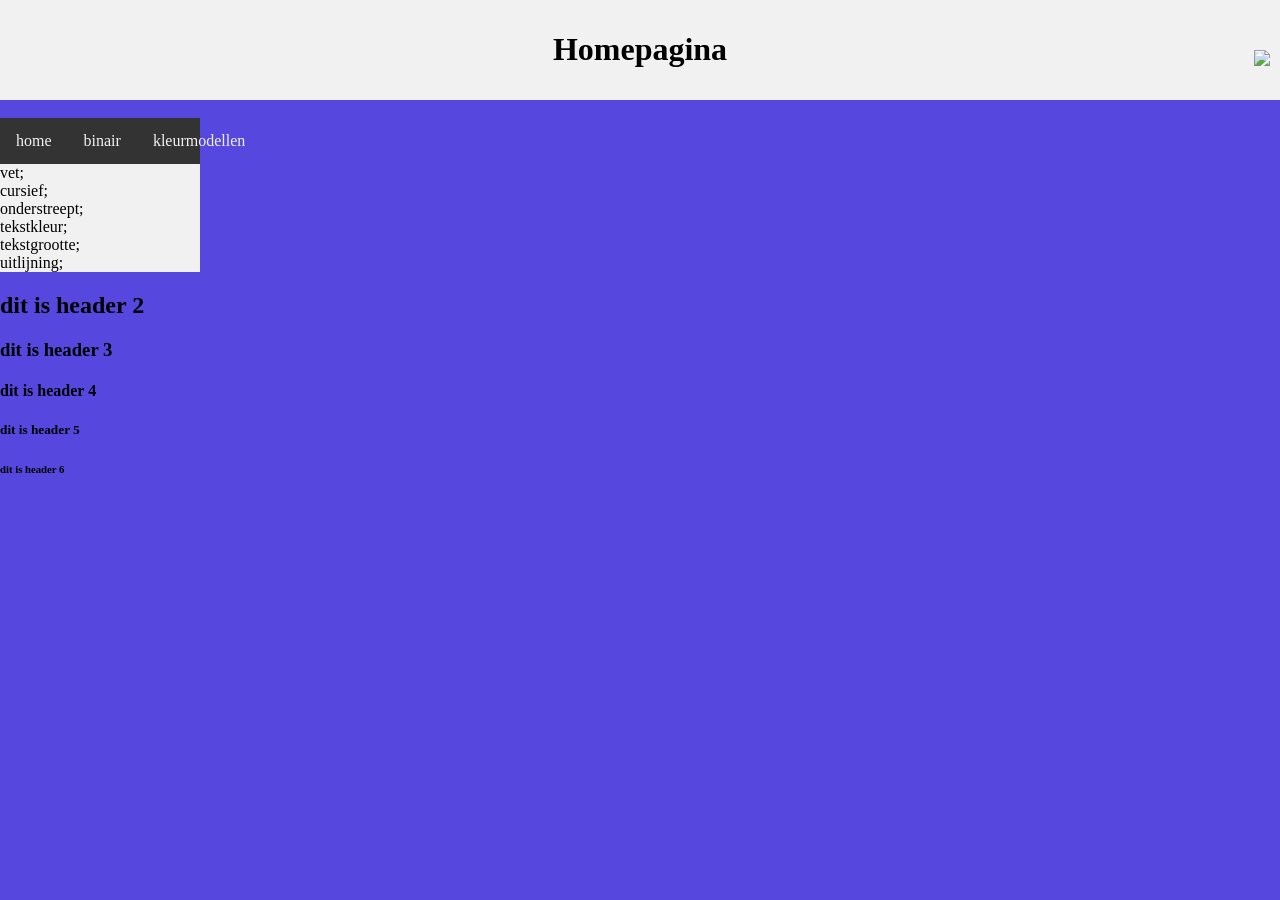
==== index.html @ caf6667e "h" ====
<html>

    <head>
         <meta charset="utf-8">
<meta name="viewport" content="width=device-width, initial-scale=1">
<style>
* {
  box-sizing: border-box;
}

body {
  margin: 0;
  padding: 0;
}

header {
  background-color: #f1f1f1;
  padding: 10px;
  text-align: center;
}

/* Style the topnav */
ul.topnav {
  display: flex;
  list-style-type: none;
  margin: 0;
  padding: 0;
  background-color: #333333;
}

/* Style links in topnav */
ul.topnav li a {
  display: block;
  color: #f1f1f1;
  padding: 14px 16px;
  text-decoration: none;
}

/* Change color on hover */
ul.topnav li a:hover {
  background-color: #dddddd;
  color: black;
}
</style>

        <link rel="stylesheet" type="text/css" href="opmaak.css">

<style>
     body {background-color: rgb(86, 71, 222);}
</style>
    </head>

    <body>
        <header>
  <h1>Homepagina</h1>
</header>
<br>
<ul class="topnav">
  <li><a href="#"index.html>home</a></li>
  <li><a href="#"binairstelsel.html>binair</a></li>
  <li><a href="#"kleurmodellen.html>kleurmodellen</a></li>
</ul>



<img src="kanopolo" style="position:fixed; top: 50px; right: 10px;">

    
    <ul>
        <li> vet; </li>
        <li> cursief; </li>
        <li>onderstreept;</li>
        <li>tekstkleur;</li>
        <li>tekstgrootte;</li>
        <li>uitlijning;</li>
    </ul>

    <h2> dit is header 2 </h2>
    <h3> dit is header 3 </h3>
    <h4> dit is header 4 </h4>
    <h5> dit is header 5 </h5>
    <h6> dit is header 6 </h6>

    </body>

</html>
---- opmaak.css ----
ul {
  list-style-type: none;
  margin: 0;
  padding: 0;
  width: 200px;
  background-color: #f1f1f1;
}

li a {
  display: block;
  color: black;
  padding: 8px 16px;
  text-decoration: none;
}

/* Change the link and background color on hover */
li a:hover {
  background-color: #555555;
  color: white;}



  <meta charset="utf-8">
<meta name="viewport" content="width=device-width, initial-scale=1">
<style>
* {
  box-sizing: border-box;
}

body {
  margin: 0;
  padding: 0;
}

header {
  background-color: #f1f1f1;
  padding: 10px;
  text-align: center;
}

/* Style the topnav */
ul.topnav {
  display: flex;
  list-style-type: none;
  margin: 0;
  padding: 0;
  background-color: #333333;
}

/* Style links in topnav */
ul.topnav li a {
  display: block;
  color: #f1f1f1;
  padding: 14px 16px;
  text-decoration: none;
}

/* Change color on hover */
ul.topnav li a:hover {
  background-color: #dddddd;
  color: black;
}
</style>
</head>
<body>
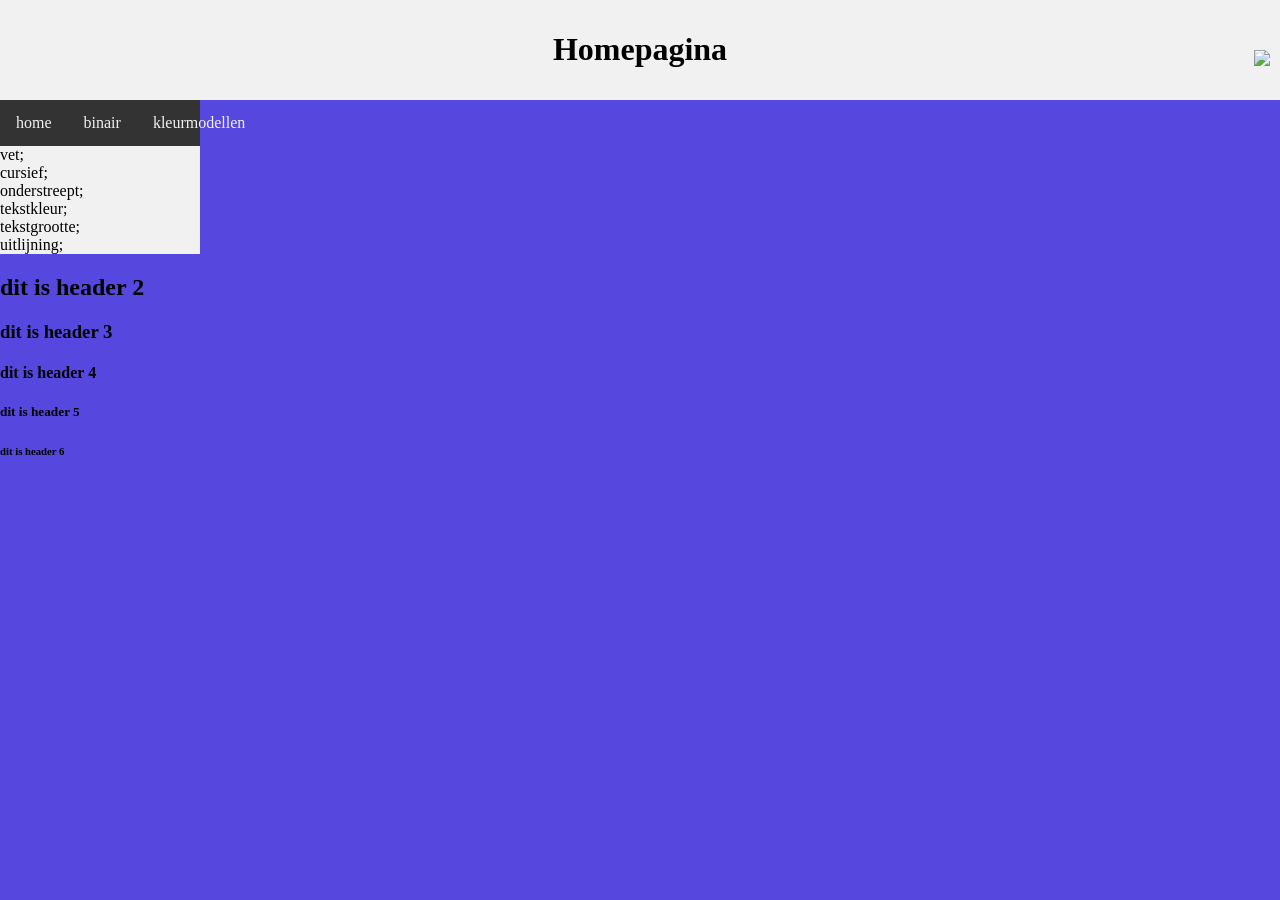
==== commit d34bc4d7: "j" ====
--- a/index.html
+++ b/index.html
@@ -54,7 +54,7 @@
         <header>
   <h1>Homepagina</h1>
 </header>
-<br>
+
 <ul class="topnav">
   <li><a href="#"index.html>home</a></li>
   <li><a href="#"binairstelsel.html>binair</a></li>
--- a/opmaak.css
+++ b/opmaak.css
@@ -17,52 +17,4 @@
 /* Change the link and background color on hover */
 li a:hover {
   background-color: #555555;
-  color: white;}
-
-
-
-  <meta charset="utf-8">
-<meta name="viewport" content="width=device-width, initial-scale=1">
-<style>
-* {
-  box-sizing: border-box;
-}
-
-body {
-  margin: 0;
-  padding: 0;
-}
-
-header {
-  background-color: #f1f1f1;
-  padding: 10px;
-  text-align: center;
-}
-
-/* Style the topnav */
-ul.topnav {
-  display: flex;
-  list-style-type: none;
-  margin: 0;
-  padding: 0;
-  background-color: #333333;
-}
-
-/* Style links in topnav */
-ul.topnav li a {
-  display: block;
-  color: #f1f1f1;
-  padding: 14px 16px;
-  text-decoration: none;
-}
-
-/* Change color on hover */
-ul.topnav li a:hover {
-  background-color: #dddddd;
-  color: black;
-}
-</style>
-</head>
-<body>
-
- +  color: white;}
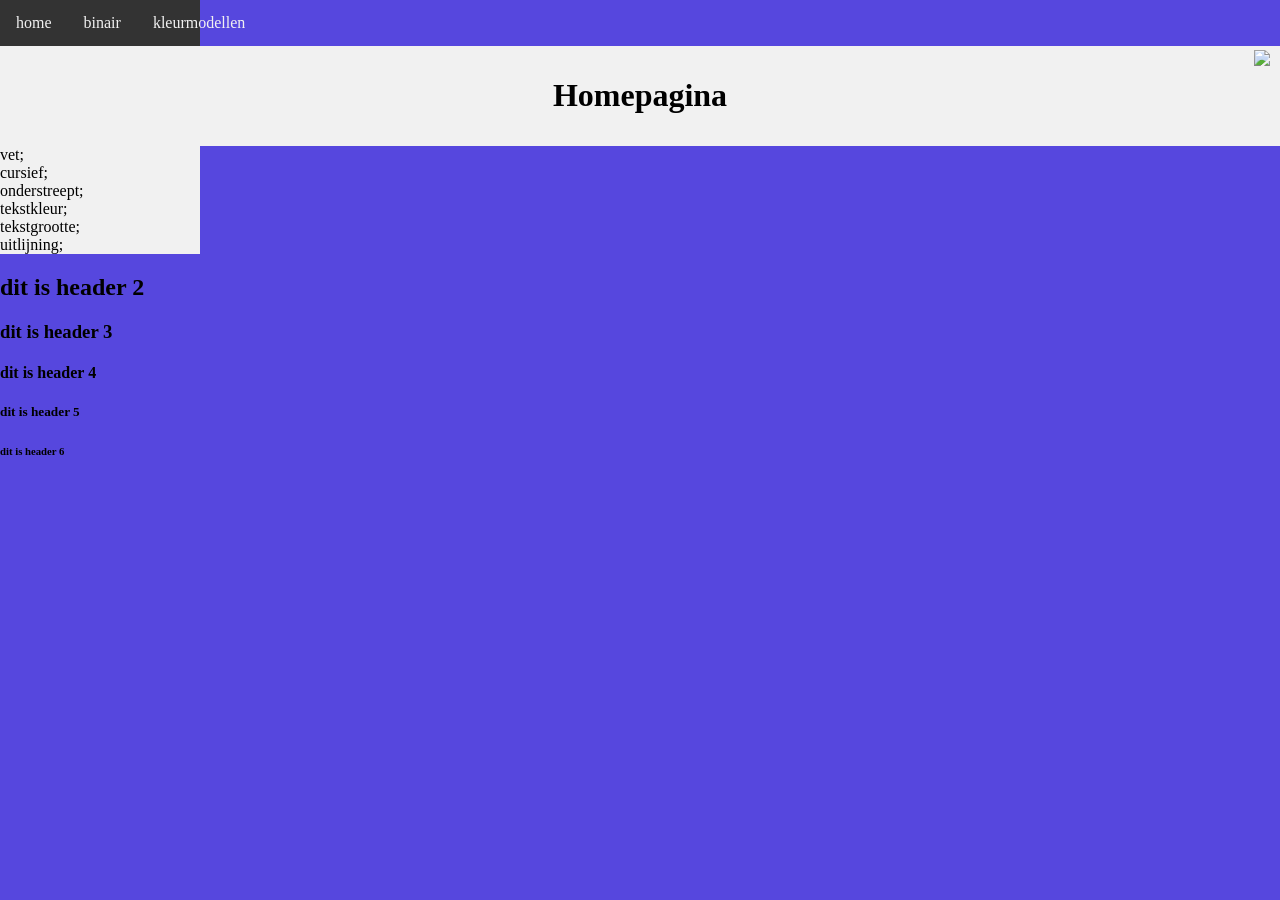
==== commit 01e837c1: "n" ====
--- a/index.html
+++ b/index.html
@@ -48,6 +48,12 @@
 <style>
      body {background-color: rgb(86, 71, 222);}
 </style>
+
+<ul class="topnav">
+  <li><a href="#"index.html>home</a></li>
+  <li><a href="#"binairstelsel.html>binair</a></li>
+  <li><a href="#"kleurmodellen.html>kleurmodellen</a></li>
+</ul>
     </head>
 
     <body>
@@ -55,11 +61,6 @@
   <h1>Homepagina</h1>
 </header>
 
-<ul class="topnav">
-  <li><a href="#"index.html>home</a></li>
-  <li><a href="#"binairstelsel.html>binair</a></li>
-  <li><a href="#"kleurmodellen.html>kleurmodellen</a></li>
-</ul>
 
 
 
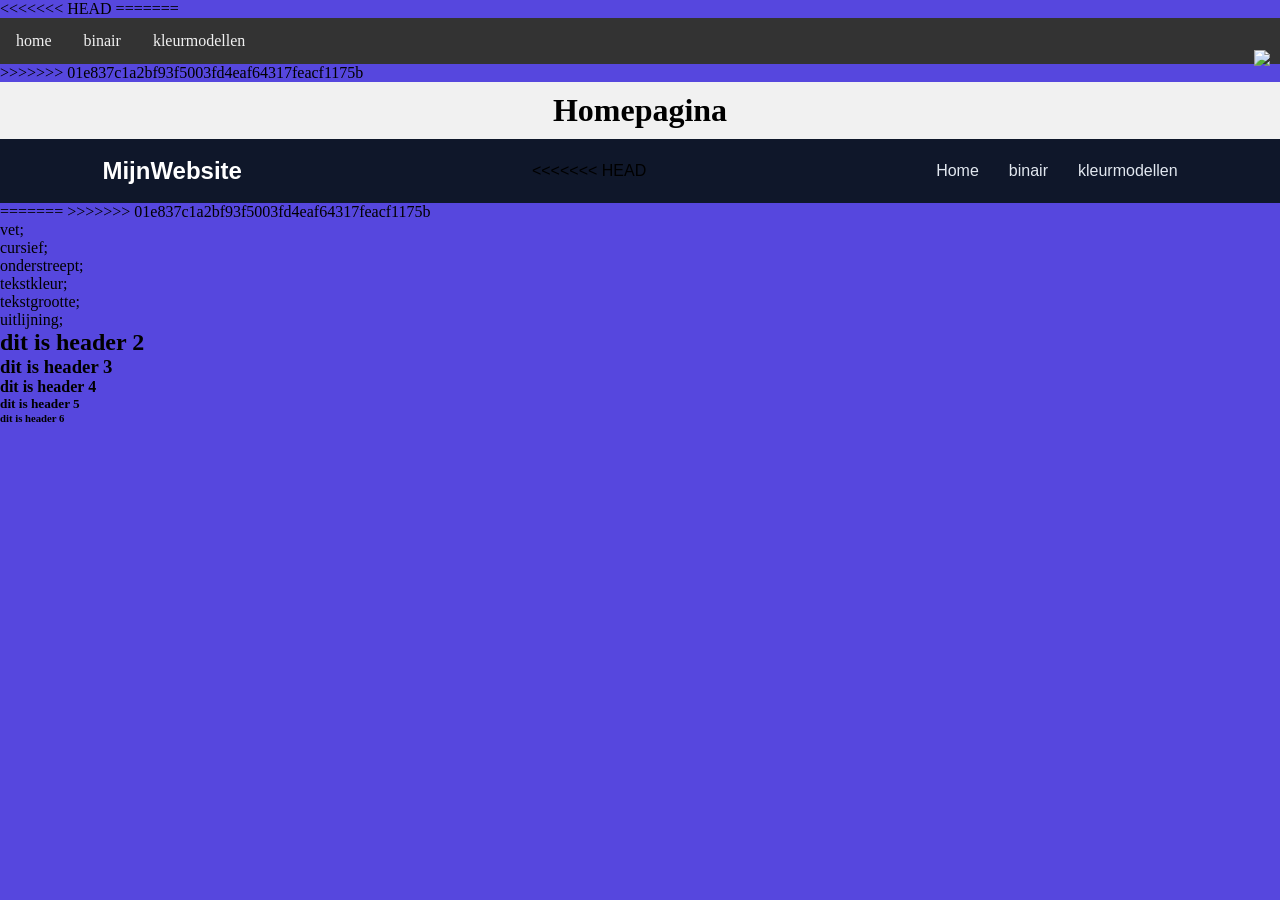
==== commit a4df078e: "k" ====
--- a/index.html
+++ b/index.html
@@ -1,6 +1,9 @@
 <html>
 
     <head>
+<<<<<<< HEAD
+     <link rel="stylesheet" type="text/css" href="opmaak.css">
+=======
          <meta charset="utf-8">
 <meta name="viewport" content="width=device-width, initial-scale=1">
 <style>
@@ -54,13 +57,25 @@
   <li><a href="#"binairstelsel.html>binair</a></li>
   <li><a href="#"kleurmodellen.html>kleurmodellen</a></li>
 </ul>
+>>>>>>> 01e837c1a2bf93f5003fd4eaf64317feacf1175b
     </head>
 
     <body>
         <header>
   <h1>Homepagina</h1>
 </header>
+<nav class="navbar">
+    <a href="#" class="logo">MijnWebsite</a>
 
+<<<<<<< HEAD
+    <ul class="nav-links">
+        <li><a href="index.html">Home</a></li>
+        <li><a href="binairstelsel.html">binair</a></li>
+        <li><a href="kleurmodellen.html">kleurmodellen</a></li>
+    </ul>
+</nav>
+=======
+>>>>>>> 01e837c1a2bf93f5003fd4eaf64317feacf1175b
 
 
 
--- a/opmaak.css
+++ b/opmaak.css
@@ -1,20 +1,59 @@
 
-ul {
-  list-style-type: none;
-  margin: 0;
-  padding: 0;
-  width: 200px;
-  background-color: #f1f1f1;
+/* Algemene styling */
+* {
+    margin: 0;
+    padding: 0;
+    box-sizing: border-box;
 }
 
-li a {
-  display: block;
-  color: black;
-  padding: 8px 16px;
-  text-decoration: none;
+/* Navigation bar */
+.navbar {
+    display: flex;
+    justify-content: space-between;
+    align-items: center;
+    background-color: #0f172a;
+    padding: 18px 8%;
+    font-family: Arial, sans-serif;
 }
 
-/* Change the link and background color on hover */
-li a:hover {
-  background-color: #555555;
-  color: white;}+/* Logo */
+.logo {
+    color: #ffffff;
+    font-size: 24px;
+    font-weight: bold;
+    text-decoration: none;
+}
+
+/* Navigatielinks */
+.nav-links {
+    display: flex;
+    list-style: none;
+    gap: 30px;
+}
+
+.nav-links a {
+    color: #e2e8f0;
+    text-decoration: none;
+    font-size: 16px;
+    transition: color 0.3s ease;
+}
+
+/* Hover-effect */
+.nav-links a:hover {
+    color: #38bdf8;
+}
+
+/* Mobiele schermen */
+@media (max-width: 600px) {
+    .navbar {
+        flex-direction: column;
+        gap: 20px;
+        padding: 20px;
+    }
+
+    .nav-links {
+        flex-wrap: wrap;
+        justify-content: center;
+        gap: 15px;
+    }
+}
--- a/opmaak.css
+++ b/opmaak.css
@@ -1,20 +1,59 @@
 
-ul {
-  list-style-type: none;
-  margin: 0;
-  padding: 0;
-  width: 200px;
-  background-color: #f1f1f1;
+/* Algemene styling */
+* {
+    margin: 0;
+    padding: 0;
+    box-sizing: border-box;
 }
 
-li a {
-  display: block;
-  color: black;
-  padding: 8px 16px;
-  text-decoration: none;
+/* Navigation bar */
+.navbar {
+    display: flex;
+    justify-content: space-between;
+    align-items: center;
+    background-color: #0f172a;
+    padding: 18px 8%;
+    font-family: Arial, sans-serif;
 }
 
-/* Change the link and background color on hover */
-li a:hover {
-  background-color: #555555;
-  color: white;}+/* Logo */
+.logo {
+    color: #ffffff;
+    font-size: 24px;
+    font-weight: bold;
+    text-decoration: none;
+}
+
+/* Navigatielinks */
+.nav-links {
+    display: flex;
+    list-style: none;
+    gap: 30px;
+}
+
+.nav-links a {
+    color: #e2e8f0;
+    text-decoration: none;
+    font-size: 16px;
+    transition: color 0.3s ease;
+}
+
+/* Hover-effect */
+.nav-links a:hover {
+    color: #38bdf8;
+}
+
+/* Mobiele schermen */
+@media (max-width: 600px) {
+    .navbar {
+        flex-direction: column;
+        gap: 20px;
+        padding: 20px;
+    }
+
+    .nav-links {
+        flex-wrap: wrap;
+        justify-content: center;
+        gap: 15px;
+    }
+}
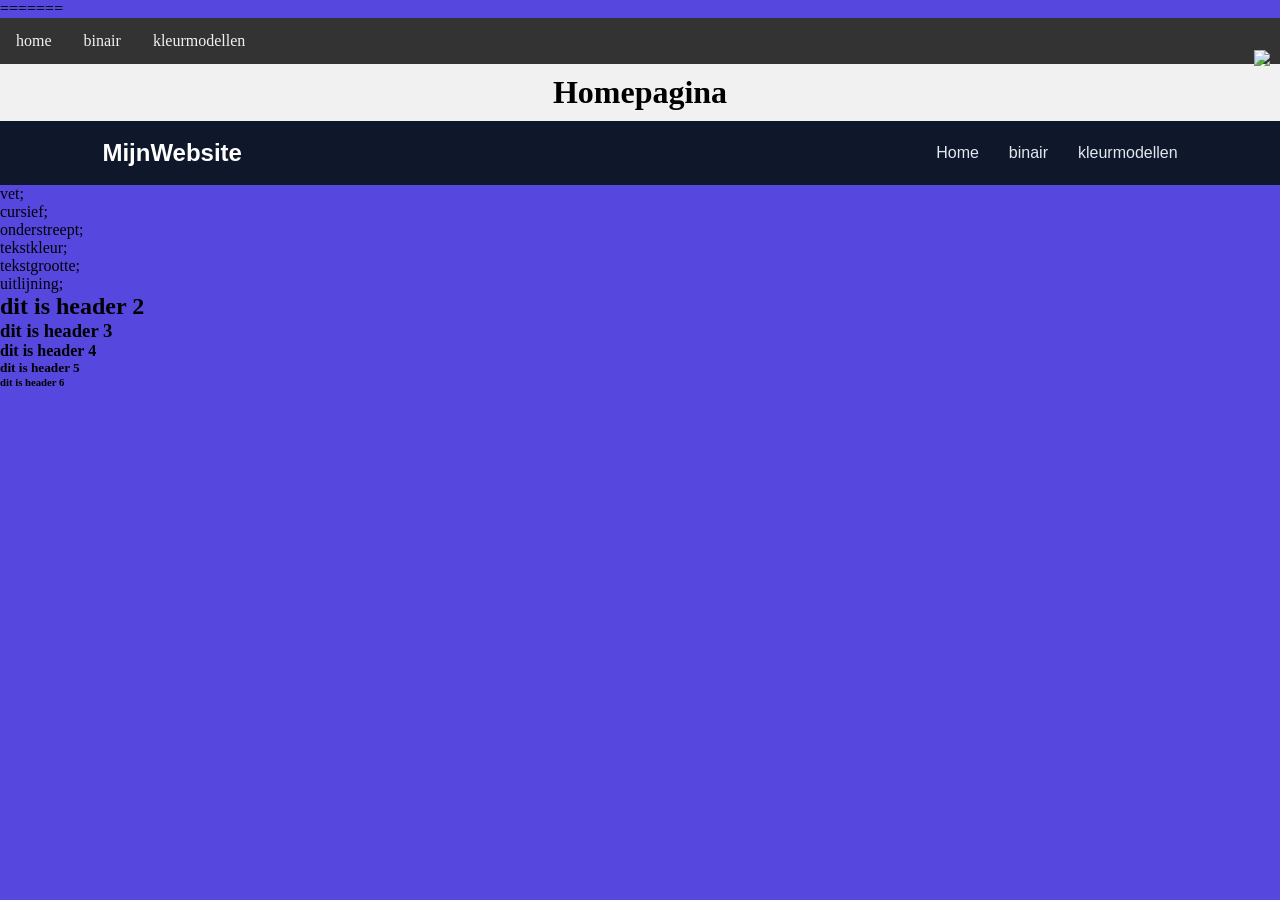
==== commit 82768b5e: "k" ====
--- a/index.html
+++ b/index.html
@@ -1,7 +1,7 @@
 <html>
 
     <head>
-<<<<<<< HEAD
+
      <link rel="stylesheet" type="text/css" href="opmaak.css">
 =======
          <meta charset="utf-8">
@@ -57,7 +57,7 @@
   <li><a href="#"binairstelsel.html>binair</a></li>
   <li><a href="#"kleurmodellen.html>kleurmodellen</a></li>
 </ul>
->>>>>>> 01e837c1a2bf93f5003fd4eaf64317feacf1175b
+
     </head>
 
     <body>
@@ -67,15 +67,14 @@
 <nav class="navbar">
     <a href="#" class="logo">MijnWebsite</a>
 
-<<<<<<< HEAD
+
     <ul class="nav-links">
         <li><a href="index.html">Home</a></li>
         <li><a href="binairstelsel.html">binair</a></li>
         <li><a href="kleurmodellen.html">kleurmodellen</a></li>
     </ul>
 </nav>
-=======
->>>>>>> 01e837c1a2bf93f5003fd4eaf64317feacf1175b
+
 
 
 
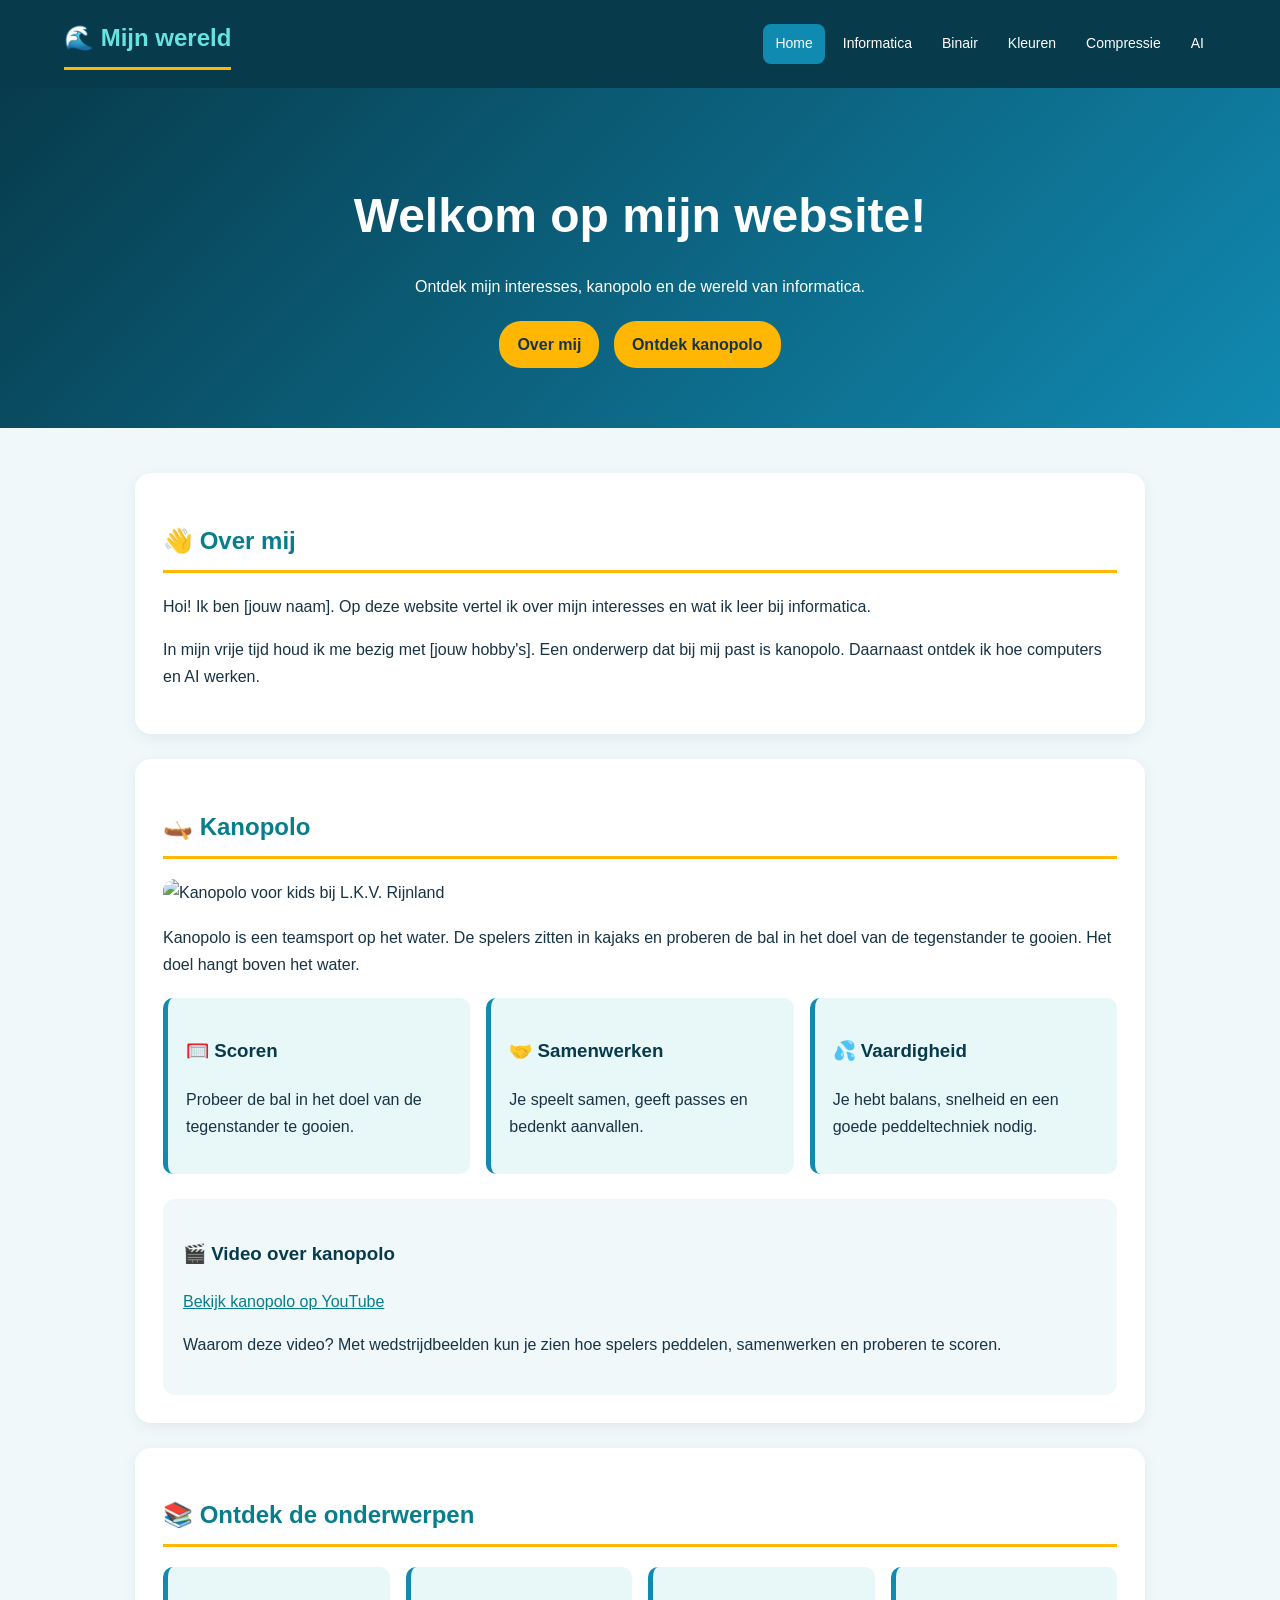
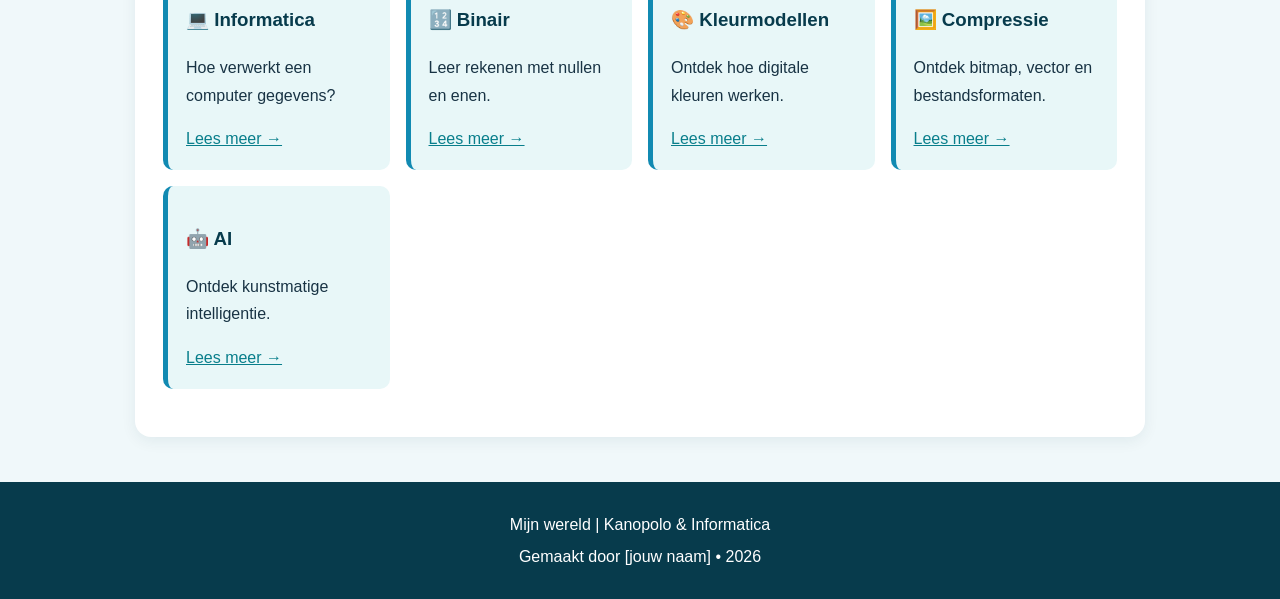
==== commit 595b7eab: "jaa" ====
--- a/index.html
+++ b/index.html
@@ -1,101 +1,136 @@
-<html>
+<!DOCTYPE html>
+<html lang="nl">
+<head>
+    <meta charset="UTF-8">
+    <meta name="viewport" content="width=device-width, initial-scale=1.0">
+    <title>Home | Mijn wereld</title>
 
-    <head>
+    <!-- Koppeling met het gezamenlijke CSS-bestand -->
+    <link rel="stylesheet" href="opmaak.css">
+</head>
+<body>
 
-     <link rel="stylesheet" type="text/css" href="opmaak.css">
-=======
-         <meta charset="utf-8">
-<meta name="viewport" content="width=device-width, initial-scale=1">
-<style>
-* {
-  box-sizing: border-box;
-}
+    <!-- Navigatiemenu: hetzelfde menu staat op alle pagina's -->
+    <header>
+        <h2>🌊 Mijn wereld</h2>
+        <nav>
+            <a class="actief" href="index.html">Home</a>
+            <a href="invoer.html">Informatica</a>
+            <a href="binairstelsel.html">Binair</a>
+            <a href="kleurmodellen.html">Kleuren</a>
+            <a href="compressie.html">Compressie</a>
+            <a href="ai.html">AI</a>
+        </nav>
+    </header>
 
-body {
-  margin: 0;
-  padding: 0;
-}
+    <!-- Welkomstgedeelte -->
+    <div class="hero">
+        <h1>Welkom op mijn website!</h1>
+        <p>Ontdek mijn interesses, kanopolo en de wereld van informatica.</p>
+        <a class="knop" href="#over-mij">Over mij</a>
+        <a class="knop" href="#kanopolo">Ontdek kanopolo</a>
+    </div>
 
-header {
-  background-color: #f1f1f1;
-  padding: 10px;
-  text-align: center;
-}
+    <main>
+        <!-- Persoonlijke introductie -->
+        <section id="over-mij">
+            <h2>👋 Over mij</h2>
+            <p>
+                Hoi! Ik ben [jouw naam]. Op deze website vertel ik
+                over mijn interesses en wat ik leer bij informatica.
+            </p>
+            <p>
+                In mijn vrije tijd houd ik me bezig met [jouw hobby's].
+                Een onderwerp dat bij mij past is kanopolo.
+                Daarnaast ontdek ik hoe computers en AI werken.
+            </p>
+            <!-- Pas deze tekst aan zodat hij echt over jou gaat -->
+        </section>
 
-/* Style the topnav */
-ul.topnav {
-  display: flex;
-  list-style-type: none;
-  margin: 0;
-  padding: 0;
-  background-color: #333333;
-}
+        <!-- Informatie over kanopolo -->
+        <section id="kanopolo">
+            <h2>🛶 Kanopolo</h2>
 
-/* Style links in topnav */
-ul.topnav li a {
-  display: block;
-  color: #f1f1f1;
-  padding: 14px 16px;
-  text-decoration: none;
-}
+            <img
+                class="afbeelding"
+                src="https://encrypted-tbn0.gstatic.com/images?q=tbn:ANd9GcR28WewP5qmOoL2TEhskebpTrldF9g95ru6Ild_ZziuuQ&amp;s=10"
+                alt="Kanopolo voor kids bij L.K.V. Rijnland">
 
-/* Change color on hover */
-ul.topnav li a:hover {
-  background-color: #dddddd;
-  color: black;
-}
-</style>
+            <p>
+                Kanopolo is een teamsport op het water.
+                De spelers zitten in kajaks en proberen de bal
+                in het doel van de tegenstander te gooien.
+                Het doel hangt boven het water.
+            </p>
 
-        <link rel="stylesheet" type="text/css" href="opmaak.css">
+            <div class="kaarten">
+                <div class="kaart">
+                    <h3>🥅 Scoren</h3>
+                    <p>Probeer de bal in het doel van de tegenstander te gooien.</p>
+                </div>
 
-<style>
-     body {background-color: rgb(86, 71, 222);}
-</style>
+                <div class="kaart">
+                    <h3>🤝 Samenwerken</h3>
+                    <p>Je speelt samen, geeft passes en bedenkt aanvallen.</p>
+                </div>
 
-<ul class="topnav">
-  <li><a href="#"index.html>home</a></li>
-  <li><a href="#"binairstelsel.html>binair</a></li>
-  <li><a href="#"kleurmodellen.html>kleurmodellen</a></li>
-</ul>
+                <div class="kaart">
+                    <h3>💦 Vaardigheid</h3>
+                    <p>Je hebt balans, snelheid en een goede peddeltechniek nodig.</p>
+                </div>
+            </div>
 
-    </head>
+            <div class="video">
+                <h3>🎬 Video over kanopolo</h3>
+                <p>
+                    <a href="https://www.youtube.com/results?search_query=kanopolo+wedstrijd+uitleg"
+                       target="_blank" rel="noopener noreferrer">
+                        Bekijk kanopolo op YouTube
+                    </a>
+                </p>
+                <p>
+                    Waarom deze video? Met wedstrijdbeelden kun je zien
+                    hoe spelers peddelen, samenwerken en proberen te scoren.
+                </p>
+            </div>
+        </section>
 
-    <body>
-        <header>
-  <h1>Homepagina</h1>
-</header>
-<nav class="navbar">
-    <a href="#" class="logo">MijnWebsite</a>
+        <!-- Verwijzingen naar de andere pagina's -->
+        <section>
+            <h2>📚 Ontdek de onderwerpen</h2>
+            <div class="kaarten">
+                <div class="kaart">
+                    <h3>💻 Informatica</h3>
+                    <p>Hoe verwerkt een computer gegevens?</p>
+                    <a href="invoer.html">Lees meer →</a>
+                </div>
+                <div class="kaart">
+                    <h3>🔢 Binair</h3>
+                    <p>Leer rekenen met nullen en enen.</p>
+                    <a href="binair.html">Lees meer →</a>
+                </div>
+                <div class="kaart">
+                    <h3>🎨 Kleurmodellen</h3>
+                    <p>Ontdek hoe digitale kleuren werken.</p>
+                    <a href="kleurmodellen.html">Lees meer →</a>
+                </div>
+                <div class="kaart">
+                    <h3>🖼️ Compressie</h3>
+                    <p>Ontdek bitmap, vector en bestandsformaten.</p>
+                    <a href="compressie.html">Lees meer →</a>
+                </div>
+                <div class="kaart">
+                    <h3>🤖 AI</h3>
+                    <p>Ontdek kunstmatige intelligentie.</p>
+                    <a href="ai.html">Lees meer →</a>
+                </div>
+            </div>
+        </section>
+    </main>
 
-
-    <ul class="nav-links">
-        <li><a href="index.html">Home</a></li>
-        <li><a href="binairstelsel.html">binair</a></li>
-        <li><a href="kleurmodellen.html">kleurmodellen</a></li>
-    </ul>
-</nav>
-
-
-
-
-<img src="kanopolo" style="position:fixed; top: 50px; right: 10px;">
-
-    
-    <ul>
-        <li> vet; </li>
-        <li> cursief; </li>
-        <li>onderstreept;</li>
-        <li>tekstkleur;</li>
-        <li>tekstgrootte;</li>
-        <li>uitlijning;</li>
-    </ul>
-
-    <h2> dit is header 2 </h2>
-    <h3> dit is header 3 </h3>
-    <h4> dit is header 4 </h4>
-    <h5> dit is header 5 </h5>
-    <h6> dit is header 6 </h6>
-
-    </body>
-
+    <footer>
+        <p>Mijn wereld | Kanopolo & Informatica</p>
+        <p>Gemaakt door [jouw naam] • 2026</p>
+    </footer>
+</body>
 </html>
--- a/opmaak.css
+++ b/opmaak.css
@@ -1,59 +1,201 @@
-
-/* Algemene styling */
 * {
+    box-sizing: border-box;
+    scroll-behavior: smooth;
+}
+
+body {
     margin: 0;
-    padding: 0;
-    box-sizing: border-box;
-}
-
-/* Navigation bar */
-.navbar {
+    font-family: Arial, Helvetica, sans-serif;
+    background: #f0f8fa;
+    color: #183344;
+    line-height: 1.7;
+}
+
+/* Het menu bovenaan iedere pagina */
+header {
+    background: #073b4c;
+    color: white;
+    padding: 18px 5%;
     display: flex;
     justify-content: space-between;
     align-items: center;
-    background-color: #0f172a;
-    padding: 18px 8%;
-    font-family: Arial, sans-serif;
-}
-
-/* Logo */
-.logo {
-    color: #ffffff;
-    font-size: 24px;
+    flex-wrap: wrap;
+    gap: 15px;
+}
+
+header h2 {
+    color: #66e3dc;
+    margin: 0;
+}
+
+nav {
+    display: flex;
+    flex-wrap: wrap;
+    gap: 6px;
+}
+
+nav a {
+    color: white;
+    text-decoration: none;
+    padding: 8px 12px;
+    border-radius: 8px;
+    font-size: 14px;
+}
+
+/* Een kleurverandering wanneer je over een menu-item gaat */
+nav a:hover,
+nav a.actief {
+    background: #118ab2;
+}
+
+/* De grote titel bovenaan een pagina */
+.hero {
+    background: linear-gradient(135deg, #073b4c, #118ab2);
+    color: white;
+    text-align: center;
+    padding: 55px 20px;
+}
+
+.hero h1 {
+    font-size: clamp(30px, 5vw, 48px);
+    margin-bottom: 10px;
+}
+
+/* De hoofdinhoud blijft netjes in het midden */
+main {
+    max-width: 1050px;
+    margin: auto;
+    padding: 20px;
+}
+
+/* Witte vlakken voor de verschillende onderdelen */
+section {
+    background: white;
+    padding: 28px;
+    margin: 25px 0;
+    border-radius: 16px;
+    box-shadow: 0 4px 15px #073b4c12;
+}
+
+h2 {
+    color: #087e8b;
+    border-bottom: 3px solid #ffb703;
+    padding-bottom: 8px;
+}
+
+h3 {
+    color: #073b4c;
+}
+
+/* Afbeeldingen passen zich aan de beschikbare ruimte aan */
+.afbeelding {
+    display: block;
+    width: 100%;
+    max-height: 430px;
+    object-fit: cover;
+    border-radius: 12px;
+    margin: 18px 0;
+}
+
+/* Kaarten voor voorbeelden en begrippen */
+.kaarten {
+    display: grid;
+    grid-template-columns: repeat(auto-fit, minmax(210px, 1fr));
+    gap: 16px;
+    margin: 20px 0;
+}
+
+.kaart {
+    background: #e8f7f8;
+    padding: 18px;
+    border-left: 5px solid #118ab2;
+    border-radius: 10px;
+}
+
+/* Knoppen en gewone links */
+.knop {
+    display: inline-block;
+    background: #ffb703;
+    color: #183344;
+    padding: 10px 18px;
+    border-radius: 22px;
+    text-decoration: none;
     font-weight: bold;
-    text-decoration: none;
-}
-
-/* Navigatielinks */
-.nav-links {
-    display: flex;
-    list-style: none;
-    gap: 30px;
-}
-
-.nav-links a {
-    color: #e2e8f0;
-    text-decoration: none;
-    font-size: 16px;
-    transition: color 0.3s ease;
-}
-
-/* Hover-effect */
-.nav-links a:hover {
-    color: #38bdf8;
-}
-
-/* Mobiele schermen */
+    margin: 5px;
+}
+
+.knop:hover {
+    background: #ffd166;
+}
+
+a {
+    color: #087e8b;
+}
+
+.video {
+    background: #f0f8fa;
+    padding: 20px;
+    border-radius: 12px;
+    margin-top: 25px;
+}
+
+/* Video's passen zich aan aan het scherm */
+iframe {
+    display: block;
+    width: 100%;
+    aspect-ratio: 16 / 9;
+    border: 0;
+    border-radius: 10px;
+    margin: 15px 0;
+}
+
+/* Voorbeeldkleuren bij de pagina over kleurmodellen */
+.kleuren {
+    display: grid;
+    grid-template-columns: repeat(3, 1fr);
+    gap: 10px;
+    text-align: center;
+}
+
+.kleur {
+    color: white;
+    padding: 22px 5px;
+    border-radius: 10px;
+    font-weight: bold;
+}
+
+.rood { background: #f00; }
+.groen { background: #00a83b; }
+.blauw { background: #05f; }
+
+/* Onderaan iedere pagina */
+footer {
+    background: #073b4c;
+    color: white;
+    text-align: center;
+    padding: 24px;
+}
+
+footer p {
+    margin: 5px;
+}
+
+/* Kleine schermen, zoals mobiele telefoons */
 @media (max-width: 600px) {
-    .navbar {
-        flex-direction: column;
-        gap: 20px;
+    header {
+        justify-content: center;
+        text-align: center;
+    }
+
+    nav {
+        justify-content: center;
+    }
+
+    section {
         padding: 20px;
     }
 
-    .nav-links {
-        flex-wrap: wrap;
-        justify-content: center;
-        gap: 15px;
+    .kleuren {
+        grid-template-columns: 1fr;
     }
 }
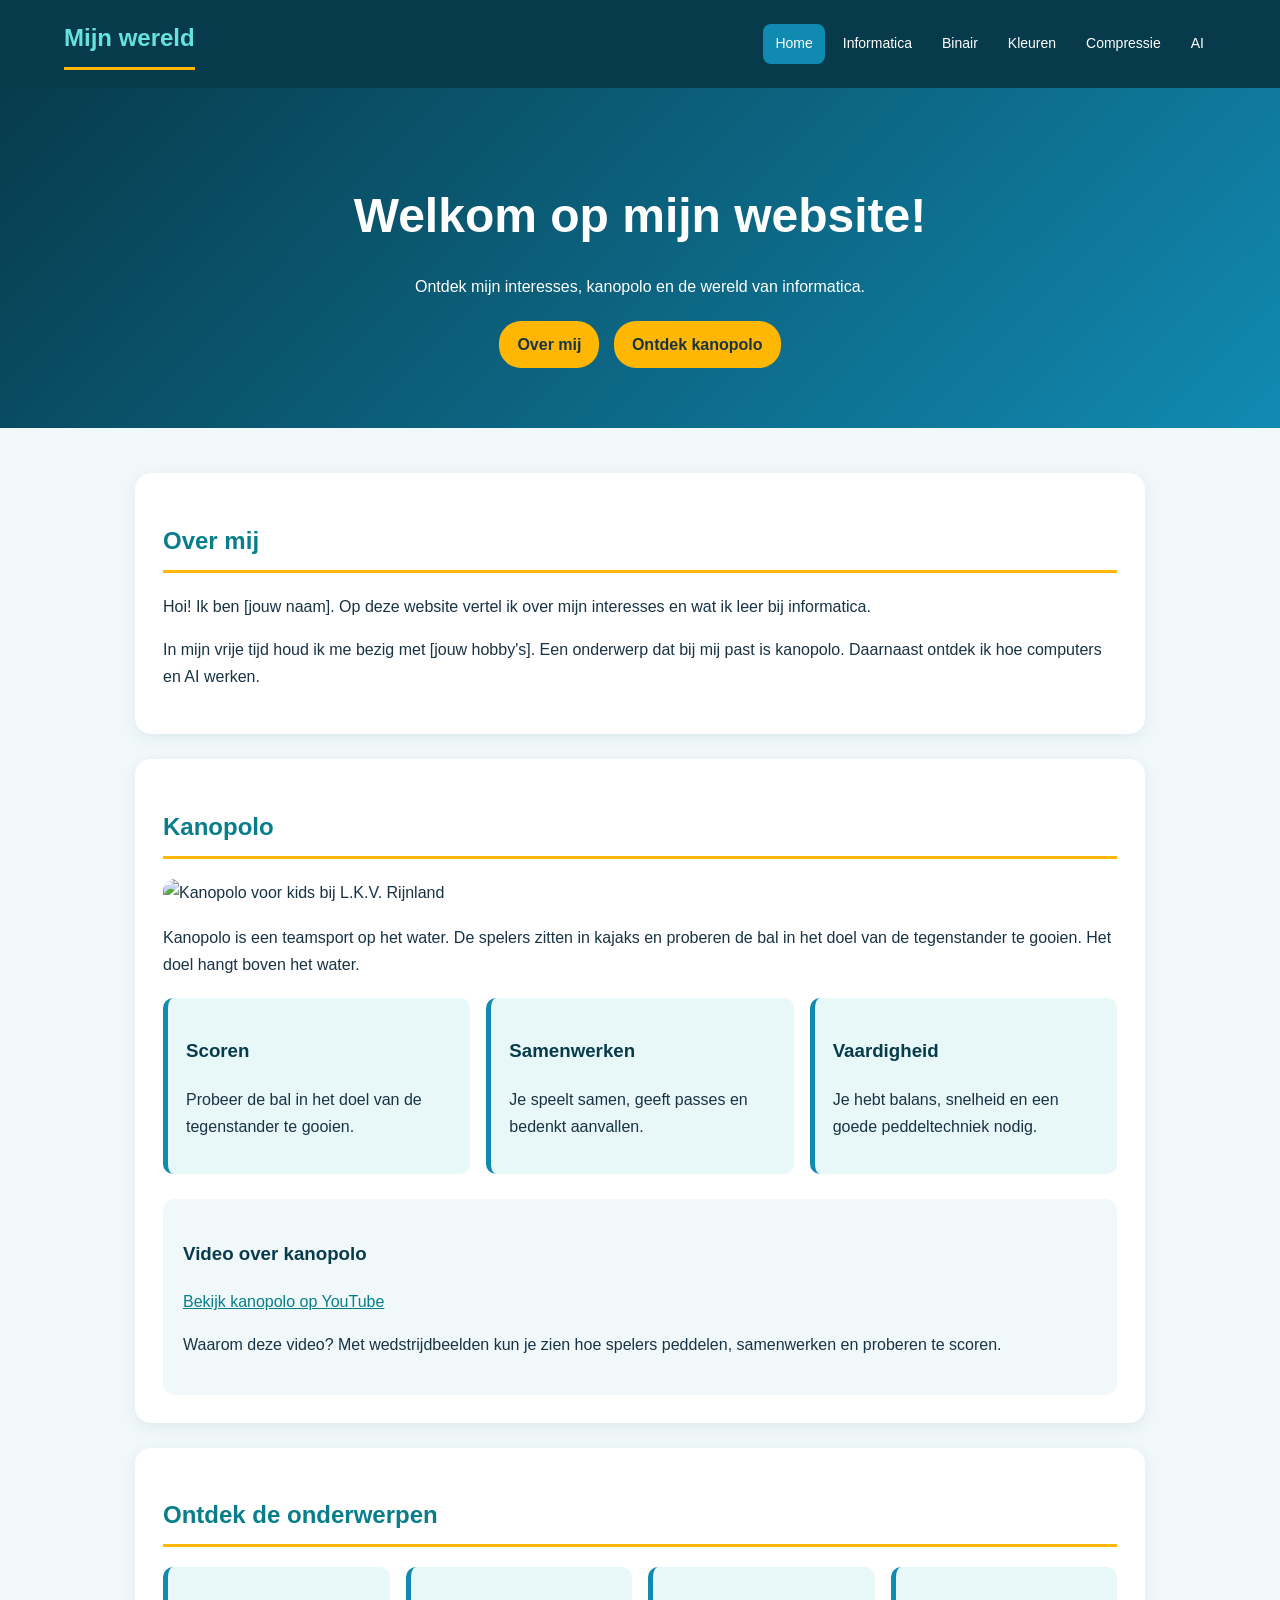
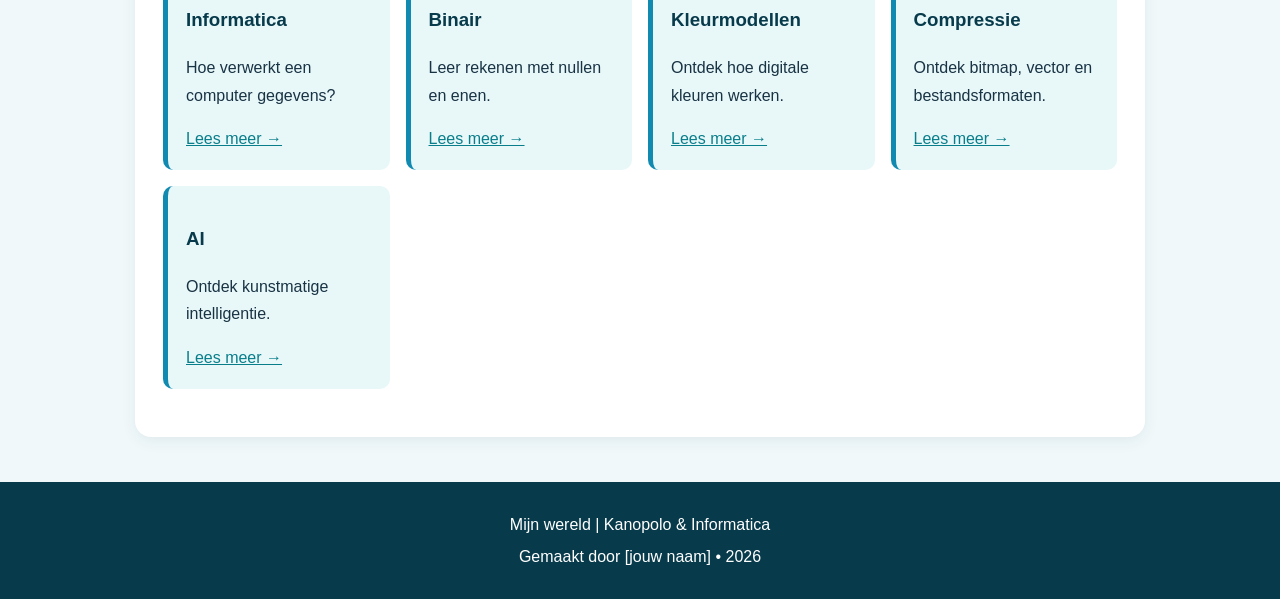
==== commit 0d59a806: "j" ====
--- a/index.html
+++ b/index.html
@@ -12,7 +12,7 @@
 
     <!-- Navigatiemenu: hetzelfde menu staat op alle pagina's -->
     <header>
-        <h2>🌊 Mijn wereld</h2>
+        <h2> Mijn wereld</h2>
         <nav>
             <a class="actief" href="index.html">Home</a>
             <a href="invoer.html">Informatica</a>
@@ -34,7 +34,7 @@
     <main>
         <!-- Persoonlijke introductie -->
         <section id="over-mij">
-            <h2>👋 Over mij</h2>
+            <h2> Over mij</h2>
             <p>
                 Hoi! Ik ben [jouw naam]. Op deze website vertel ik
                 over mijn interesses en wat ik leer bij informatica.
@@ -49,7 +49,7 @@
 
         <!-- Informatie over kanopolo -->
         <section id="kanopolo">
-            <h2>🛶 Kanopolo</h2>
+            <h2> Kanopolo</h2>
 
             <img
                 class="afbeelding"
@@ -65,23 +65,23 @@
 
             <div class="kaarten">
                 <div class="kaart">
-                    <h3>🥅 Scoren</h3>
+                    <h3> Scoren</h3>
                     <p>Probeer de bal in het doel van de tegenstander te gooien.</p>
                 </div>
 
                 <div class="kaart">
-                    <h3>🤝 Samenwerken</h3>
+                    <h3> Samenwerken</h3>
                     <p>Je speelt samen, geeft passes en bedenkt aanvallen.</p>
                 </div>
 
                 <div class="kaart">
-                    <h3>💦 Vaardigheid</h3>
+                    <h3> Vaardigheid</h3>
                     <p>Je hebt balans, snelheid en een goede peddeltechniek nodig.</p>
                 </div>
             </div>
 
             <div class="video">
-                <h3>🎬 Video over kanopolo</h3>
+                <h3> Video over kanopolo</h3>
                 <p>
                     <a href="https://www.youtube.com/results?search_query=kanopolo+wedstrijd+uitleg"
                        target="_blank" rel="noopener noreferrer">
@@ -97,30 +97,30 @@
 
         <!-- Verwijzingen naar de andere pagina's -->
         <section>
-            <h2>📚 Ontdek de onderwerpen</h2>
+            <h2> Ontdek de onderwerpen</h2>
             <div class="kaarten">
                 <div class="kaart">
-                    <h3>💻 Informatica</h3>
+                    <h3> Informatica</h3>
                     <p>Hoe verwerkt een computer gegevens?</p>
                     <a href="invoer.html">Lees meer →</a>
                 </div>
                 <div class="kaart">
-                    <h3>🔢 Binair</h3>
+                    <h3> Binair</h3>
                     <p>Leer rekenen met nullen en enen.</p>
                     <a href="binair.html">Lees meer →</a>
                 </div>
                 <div class="kaart">
-                    <h3>🎨 Kleurmodellen</h3>
+                    <h3> Kleurmodellen</h3>
                     <p>Ontdek hoe digitale kleuren werken.</p>
                     <a href="kleurmodellen.html">Lees meer →</a>
                 </div>
                 <div class="kaart">
-                    <h3>🖼️ Compressie</h3>
+                    <h3> Compressie</h3>
                     <p>Ontdek bitmap, vector en bestandsformaten.</p>
                     <a href="compressie.html">Lees meer →</a>
                 </div>
                 <div class="kaart">
-                    <h3>🤖 AI</h3>
+                    <h3> AI</h3>
                     <p>Ontdek kunstmatige intelligentie.</p>
                     <a href="ai.html">Lees meer →</a>
                 </div>
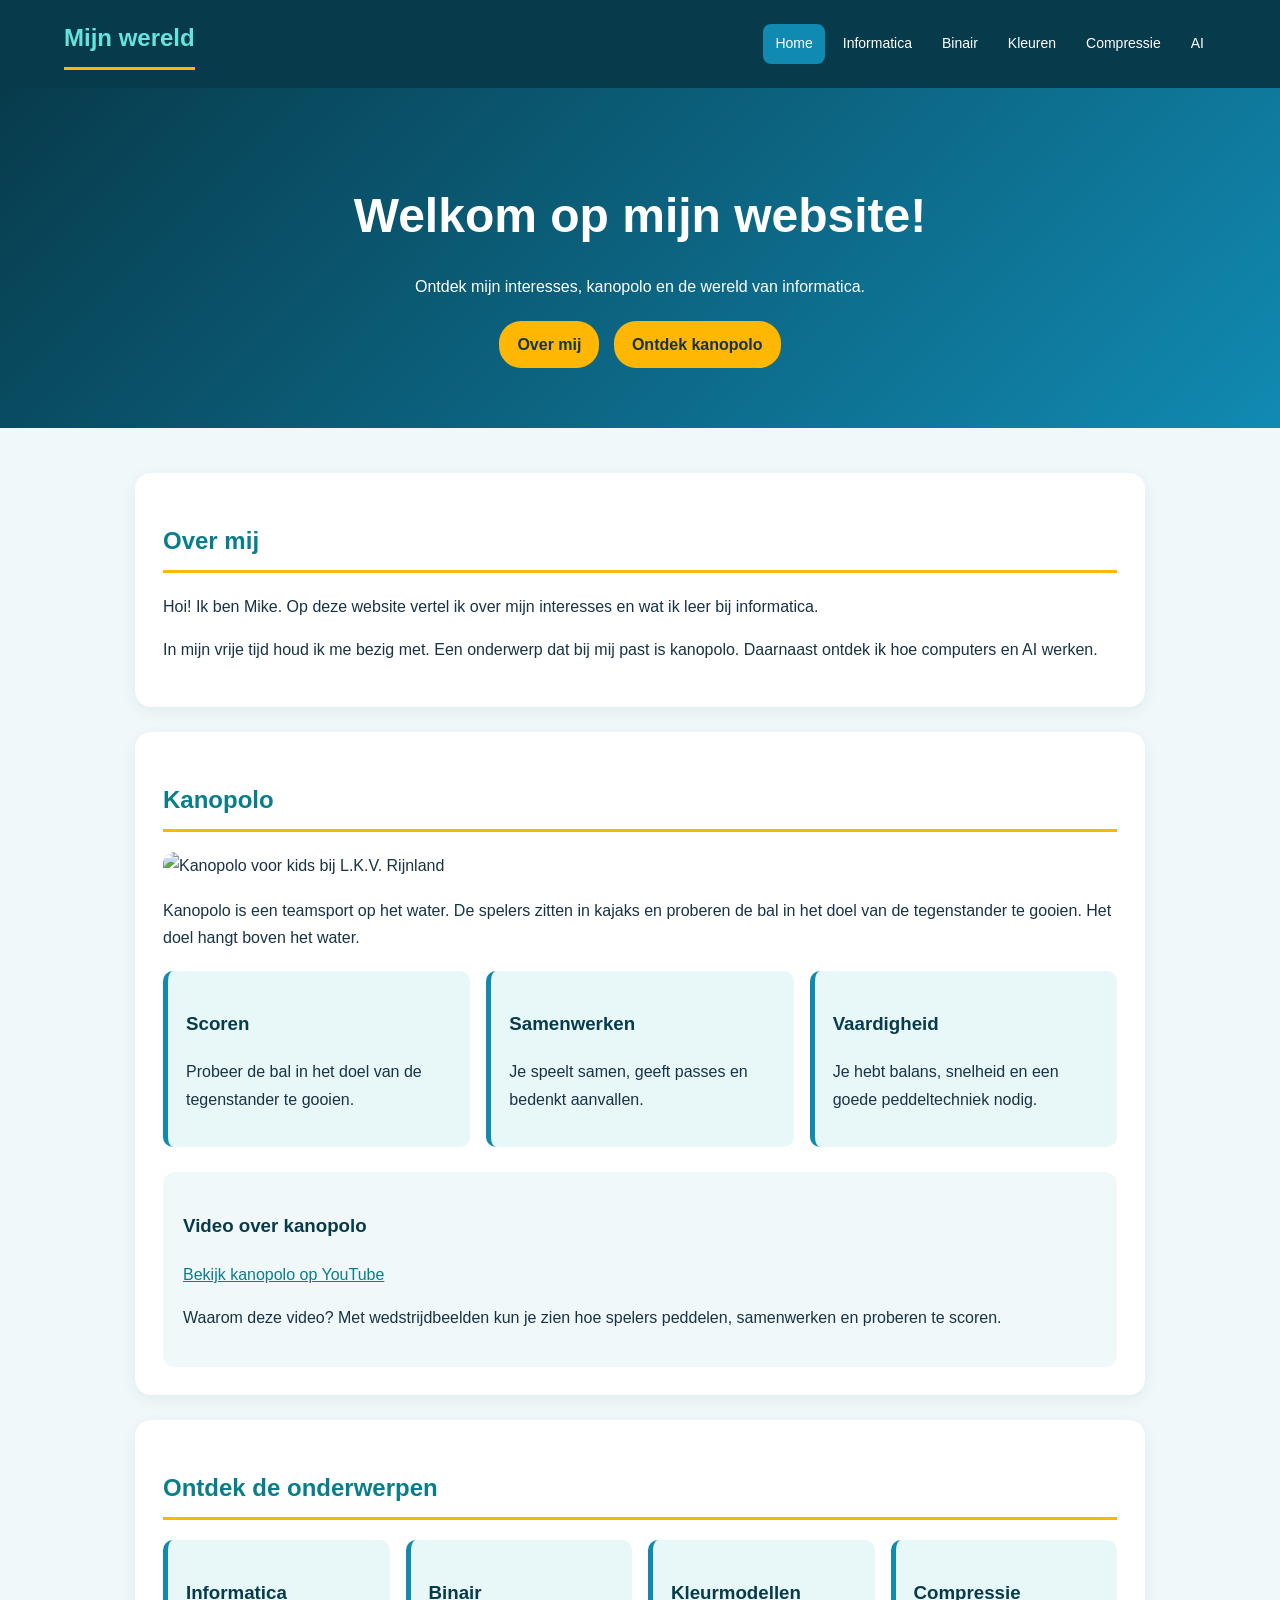
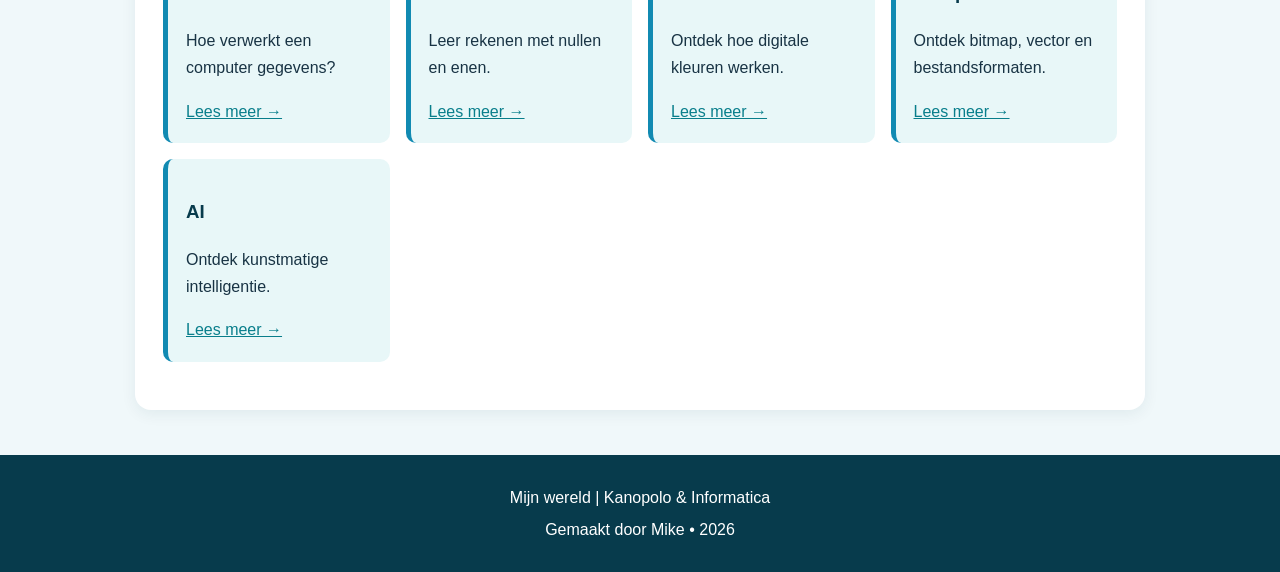
==== commit 6ec39e43: "j" ====
--- a/index.html
+++ b/index.html
@@ -36,11 +36,11 @@
         <section id="over-mij">
             <h2> Over mij</h2>
             <p>
-                Hoi! Ik ben [jouw naam]. Op deze website vertel ik
+                Hoi! Ik ben Mike. Op deze website vertel ik
                 over mijn interesses en wat ik leer bij informatica.
             </p>
             <p>
-                In mijn vrije tijd houd ik me bezig met [jouw hobby's].
+                In mijn vrije tijd houd ik me bezig met.
                 Een onderwerp dat bij mij past is kanopolo.
                 Daarnaast ontdek ik hoe computers en AI werken.
             </p>
@@ -130,7 +130,7 @@
 
     <footer>
         <p>Mijn wereld | Kanopolo & Informatica</p>
-        <p>Gemaakt door [jouw naam] • 2026</p>
+        <p>Gemaakt door Mike • 2026</p>
     </footer>
 </body>
 </html>
